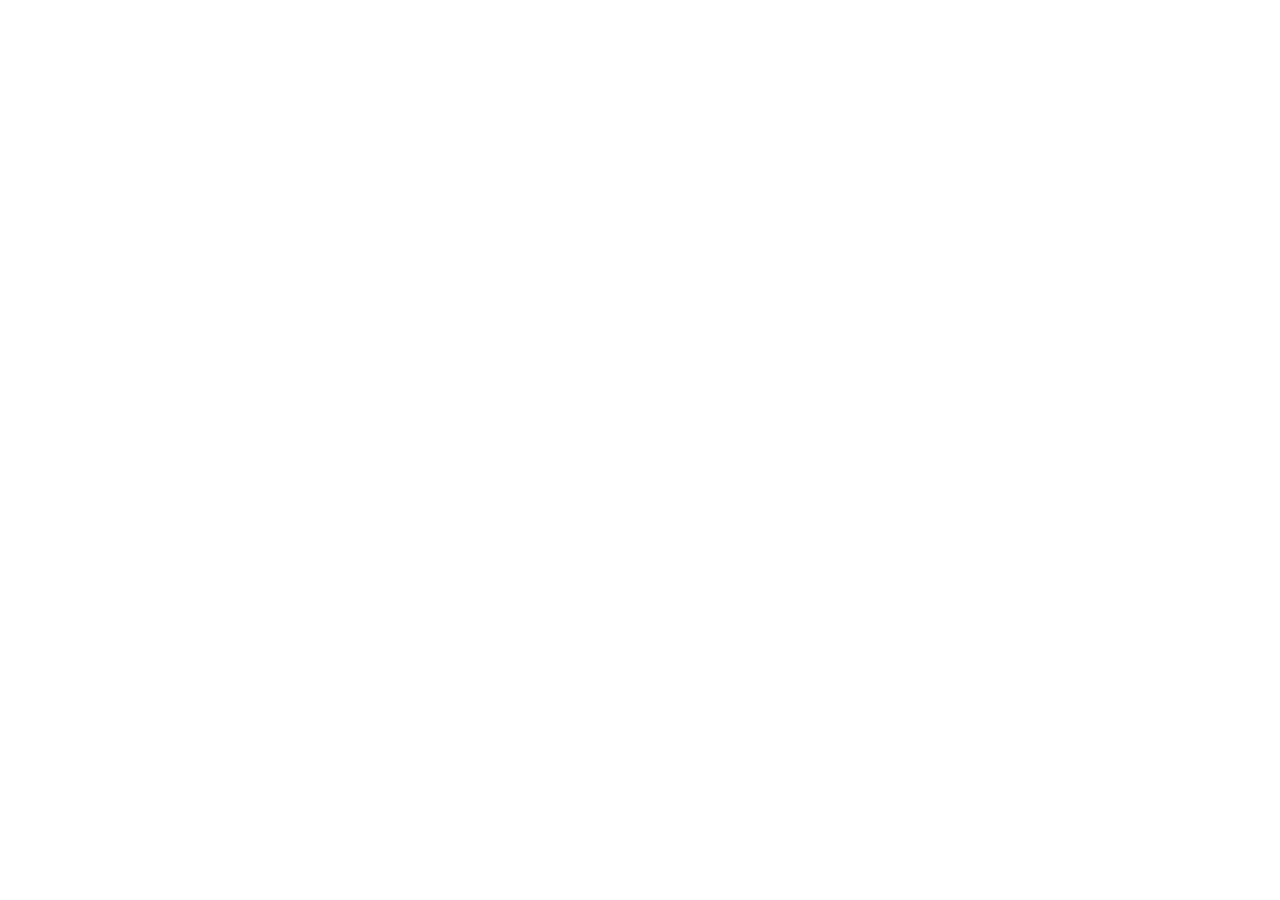
==== index.html @ f2797d48 "feat: initialize game library project Add boilerplate, base configuration, and initial game assets f" ====
<!doctype html>
<html lang="en">
  <head>
    <meta charset="UTF-8" />
    <meta name="viewport" content="width=device-width, initial-scale=1.0" />
    <title>Goon Arcade -moksh</title>
    <meta name="description" content="Goon Arcade -moksh: Fast, unblocked iframe games portal with custom game manager and stealth tab cloaking." />
    <meta property="og:title" content="Goon Arcade -moksh" />
    <meta property="og:description" content="Goon Arcade -moksh: Fast, unblocked iframe games portal with custom game manager and stealth tab cloaking." />
    <meta property="og:type" content="website" />
    <meta name="twitter:card" content="summary_large_image" />
    <link rel="preconnect" href="https://fonts.googleapis.com">
    <link rel="preconnect" href="https://fonts.gstatic.com" crossorigin>
    <link href="https://fonts.googleapis.com/css2?family=Plus+Jakarta+Sans:wght@400;500;600;700;800&family=Outfit:wght@500;600;700;800;900&family=JetBrains+Mono:wght@400;600&display=swap" rel="stylesheet">
  </head>
  <body>
    <div id="root"></div>
    <script type="module" src="/src/main.jsx"></script>
  </body>
</html>
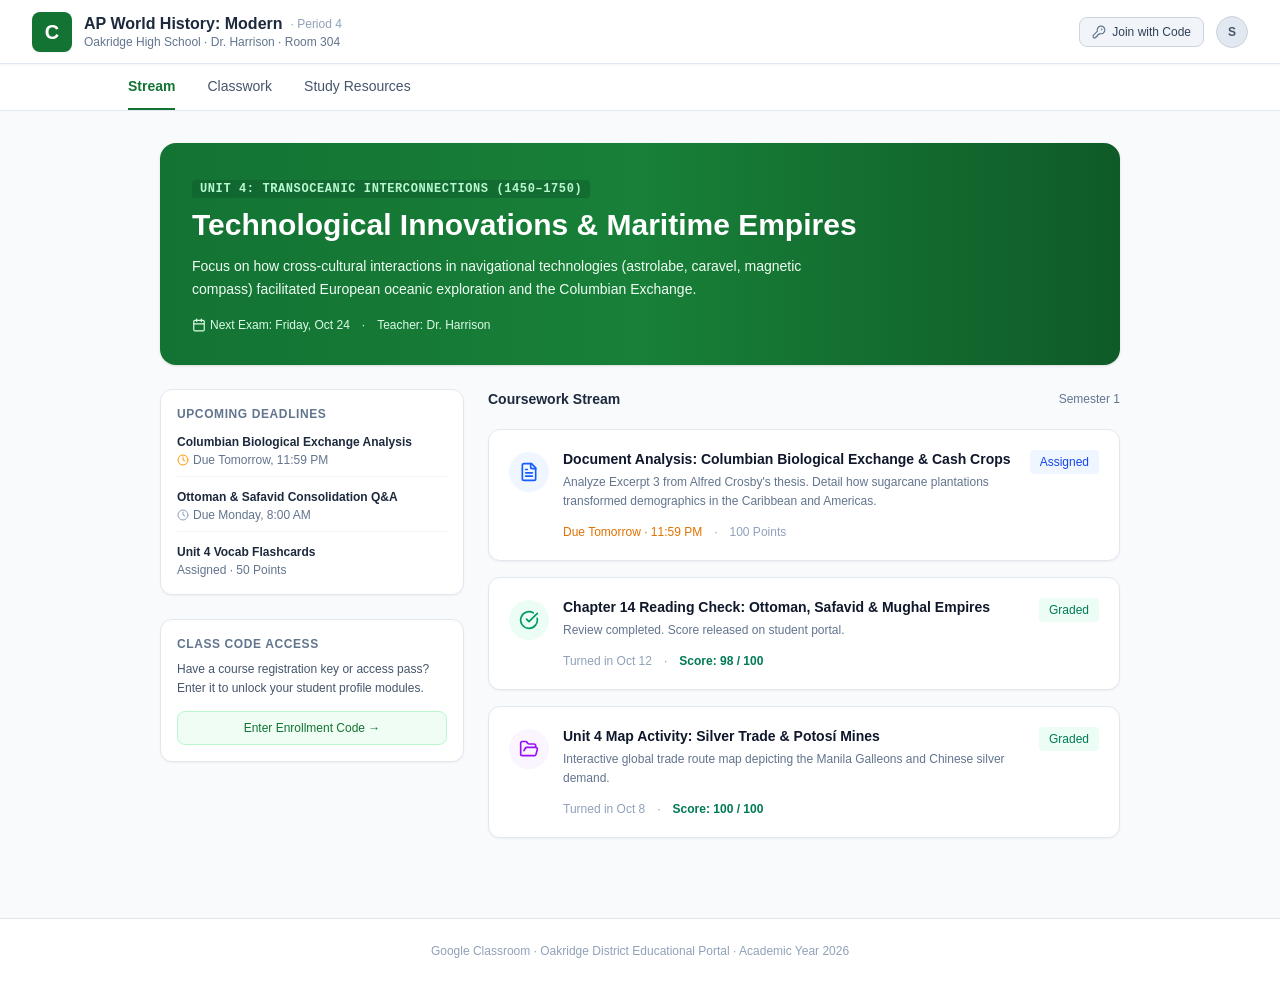
==== commit 9bab526d: "feat: apply stealth branding and add Slope game Rename application metadata to "Classes" for better " ====
--- a/index.html
+++ b/index.html
@@ -3,19 +3,18 @@
   <head>
     <meta charset="UTF-8" />
     <meta name="viewport" content="width=device-width, initial-scale=1.0" />
-    <title>Goon Arcade -moksh</title>
-    <meta name="description" content="Goon Arcade -moksh: Fast, unblocked iframe games portal with custom game manager and stealth tab cloaking." />
-    <meta property="og:title" content="Goon Arcade -moksh" />
-    <meta property="og:description" content="Goon Arcade -moksh: Fast, unblocked iframe games portal with custom game manager and stealth tab cloaking." />
-    <meta property="og:type" content="website" />
-    <meta name="twitter:card" content="summary_large_image" />
+    <title>Classes</title>
+    <meta name="description" content="AP World History: Modern - Period 4 Student Portal" />
+    <meta property="og:title" content="Classes" />
+    <meta property="og:description" content="AP World History: Modern - Period 4 Student Portal" />
+    <link rel="icon" type="image/svg+xml" href="data:image/svg+xml,<svg xmlns='http://www.w3.org/2000/svg' viewBox='0 0 48 48'><rect width='44' height='34' x='2' y='7' rx='4' fill='%23137333'/><path fill='%23f9ab00' d='M24 16a5 5 0 1 0 0 10 5 5 0 0 0 0-10zm-8 18c0-3.3 5.3-5 8-5s8 1.7 8 5v1H16v-1z'/><circle cx='15' cy='20' r='3' fill='%23ea4335'/><circle cx='33' cy='20' r='3' fill='%231a73e8'/></svg>" />
     <link rel="preconnect" href="https://fonts.googleapis.com">
     <link rel="preconnect" href="https://fonts.gstatic.com" crossorigin>
     <link href="https://fonts.googleapis.com/css2?family=Plus+Jakarta+Sans:wght@400;500;600;700;800&family=Outfit:wght@500;600;700;800;900&family=JetBrains+Mono:wght@400;600&display=swap" rel="stylesheet">
+    <link rel="stylesheet" crossorigin href="./assets/index-DzOjn02x.css">
+    <script type="module" crossorigin src="./assets/index-BOUvQLSh.js"></script>
   </head>
   <body>
     <div id="root"></div>
-    <script type="module" src="/src/main.jsx"></script>
   </body>
 </html>
-
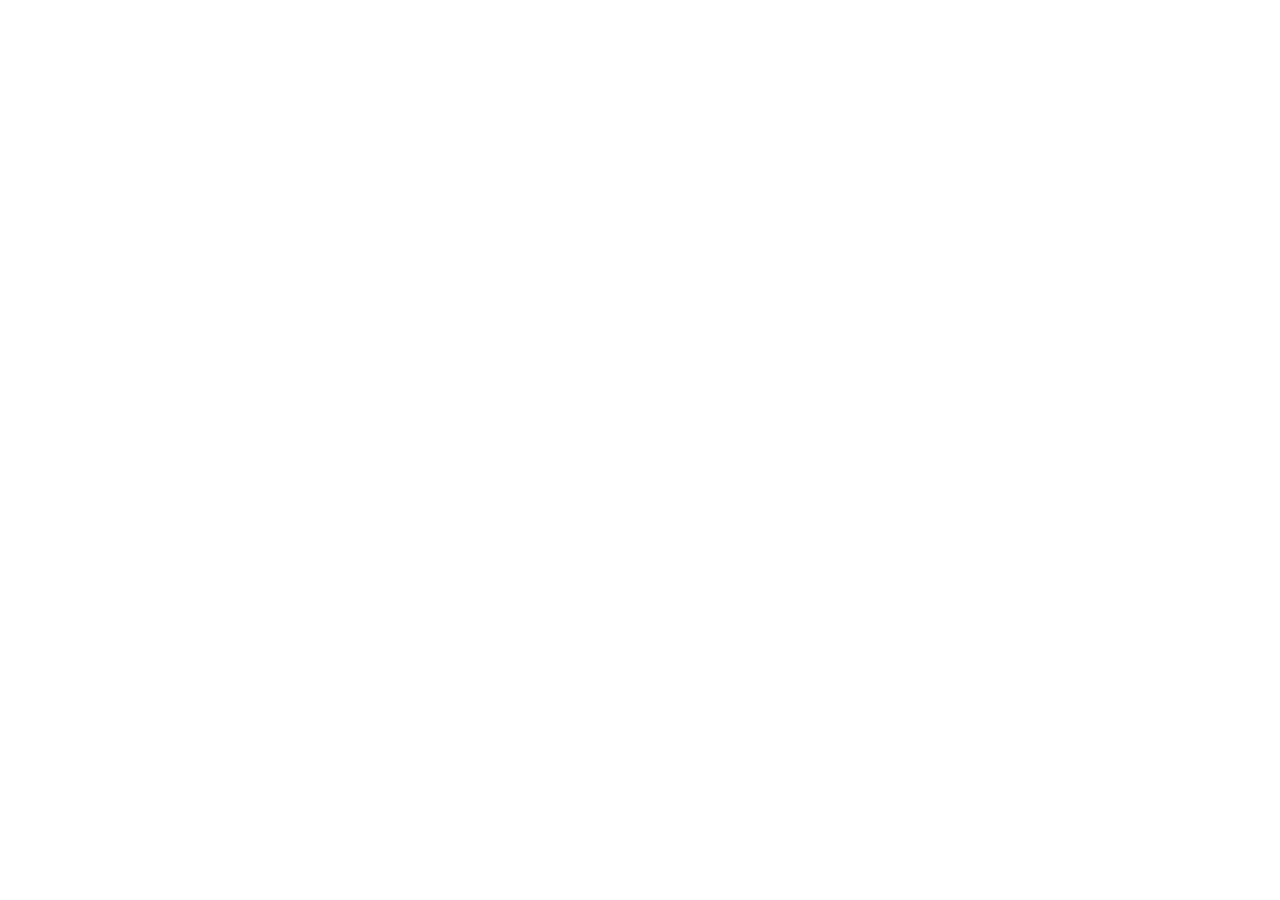
==== commit df87f0f7: "feat: add cross-origin support and game updates Remove restrictive service workers to prevent iframe" ====
--- a/index.html
+++ b/index.html
@@ -11,10 +11,9 @@
     <link rel="preconnect" href="https://fonts.googleapis.com">
     <link rel="preconnect" href="https://fonts.gstatic.com" crossorigin>
     <link href="https://fonts.googleapis.com/css2?family=Plus+Jakarta+Sans:wght@400;500;600;700;800&family=Outfit:wght@500;600;700;800;900&family=JetBrains+Mono:wght@400;600&display=swap" rel="stylesheet">
-    <link rel="stylesheet" crossorigin href="./assets/index-DzOjn02x.css">
-    <script type="module" crossorigin src="./assets/index-BOUvQLSh.js"></script>
   </head>
   <body>
     <div id="root"></div>
+    <script type="module" src="./src/main.jsx"></script>
   </body>
 </html>
